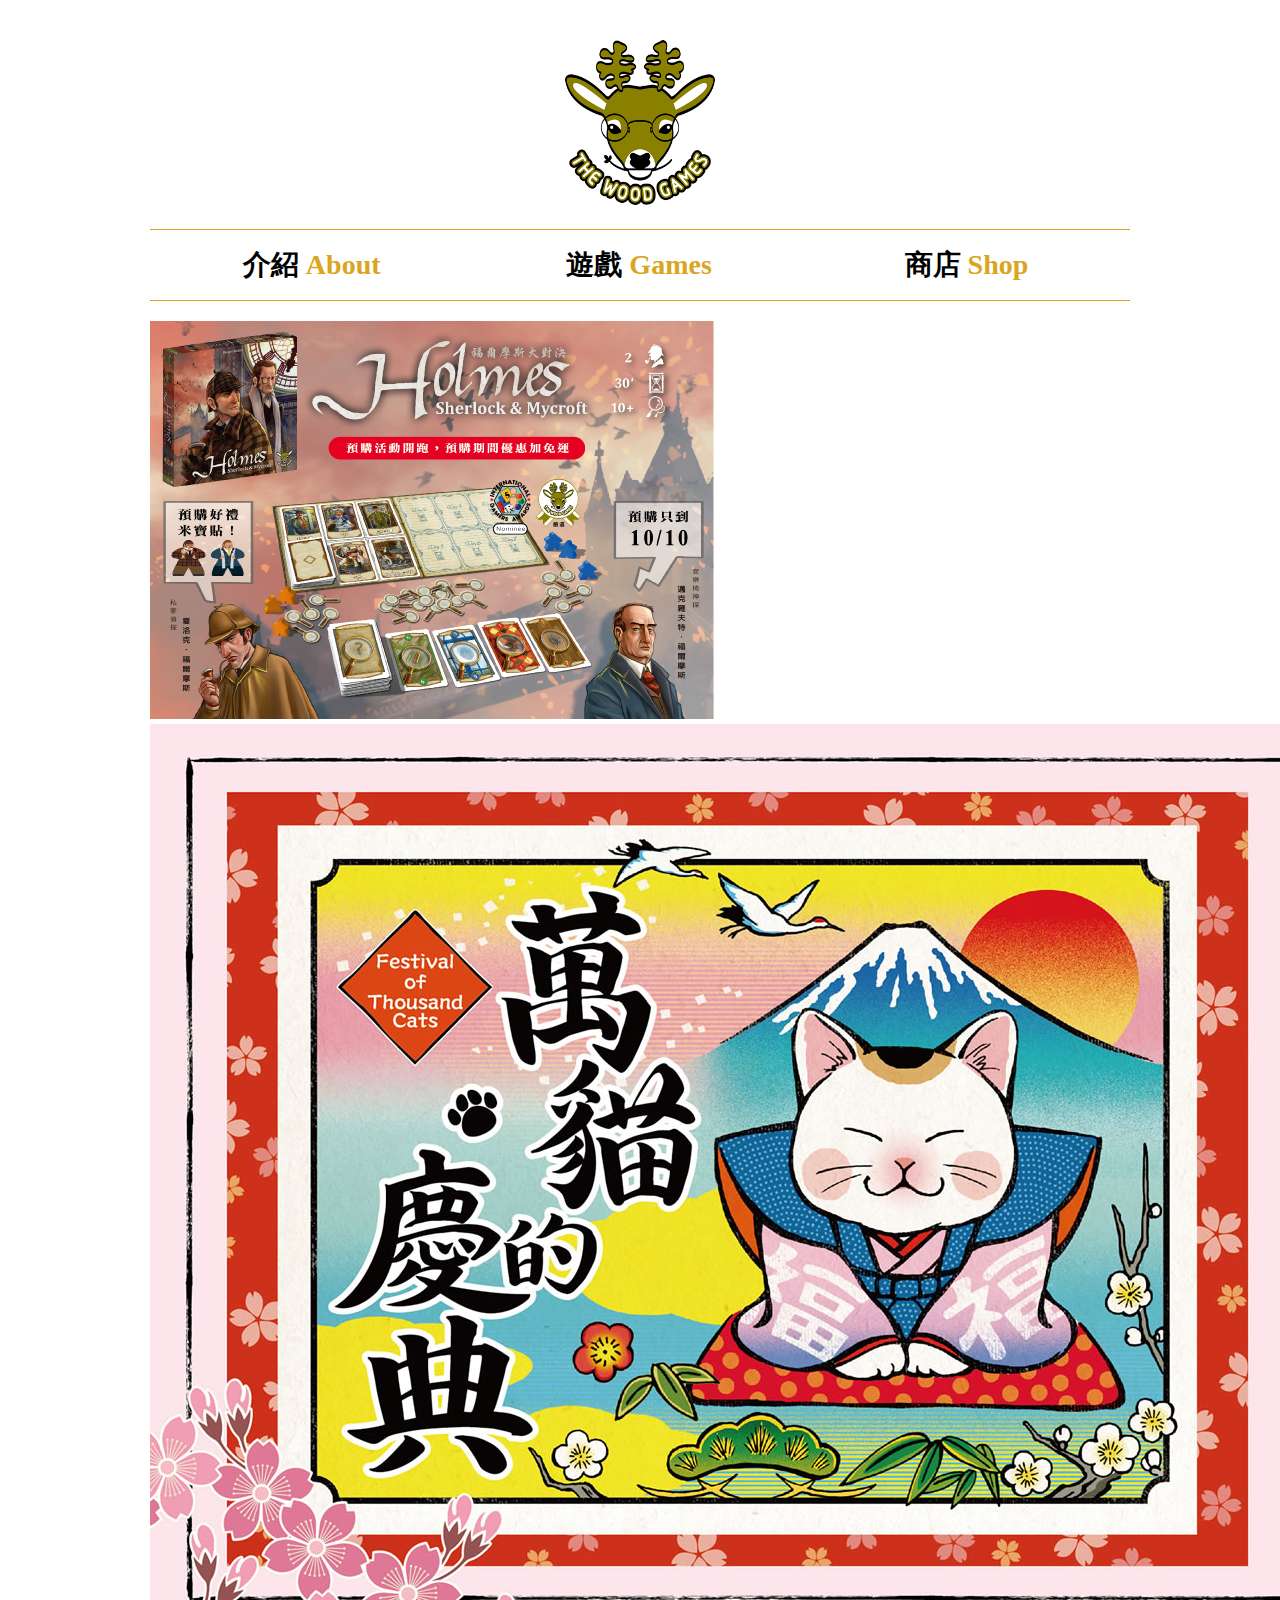
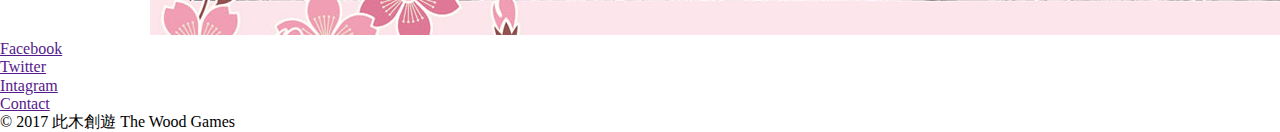
==== thewoodgames1101/index.html @ b95513d6 "11/1CSS網站程式試做" ====
<!DOCTYPE html>
<html lang="zh-Hant-TW">
<head>
    <meta charset="UTF-8">
    <meta name="viewport" content="width=device-width, initial-scale=1.0">
    <title>Document</title>
    <link rel="stylesheet" href="css/normalize.css">
    <link rel="stylesheet" href="css/main.css">
    
</head>
<body>
    <div class="main">
        <header>
            <img class="logo" src="img/images/logo.png" alt="">
        </header>
        <nav>
            <ul>
                <li>
                    <span>介紹</span>
                    <span class="en_text">About</span>
                </li>
                <li>
                    <span>遊戲</span>
                    <span class="en_text">Games</span>
                </li>
                <li>
                    <span>商店</span>
                    <span class="en_text">Shop</span>
                </li>
            </ul>
        </nav>
        <div class="content">
            <img src="img/images/0.5.png" alt="">
            <img src="img/images/DM.jpg" alt="">
        </div>
    </div>
    <footer>
        <ul>
        <li><a href="">Facebook</a></li>
        <li><a href="">Twitter</a></li>
        <li><a href="">Intagram</a></li>
        <li><a href="">Contact</a></li>
        </ul>
    </footer>© 2017 此木創遊 The Wood Games
</body>
</html>
---- thewoodgames1101/css/main.css ----
html {
    -webkit-box-sizing: border-box;
    -moz-box-sizing: border-box;
    box-sizing: border-box;
}

*,
*:before,
*:after {
    -webkit-box-sizing: inherit;
    -moz-box-sizing: inherit;
    box-sizing: inherit;
}

ul {
    list-style-type: none;
    margin: 0;
    padding: 0;
}

.main{
    width: 980px;
    margin: 0 auto;
    /* background-color: brown; */
}
.main>header{
    text-align: center;
    /* padding-top: 40px;
    padding-bottom: 20px; */
}
.main>header>img.logo{
    width: 150px;
    margin-top: 40px;
    margin-bottom: 20px;
}
.main>nav{
    border-top: 1px solid goldenrod;
    border-bottom: 1px solid goldenrod;
    margin-bottom:  20px;
    /* background-color: aqua; */
}
.main>nav>ul>li{
    /* background-color: goldenrod; */
    display: inline-block;
    width: 33%;
    height: 70px;
    line-height: 70px;
    text-align: center;
    font-size: 28px;
    font-weight: bold;
}
.en_text{
    color: goldenrod;
}
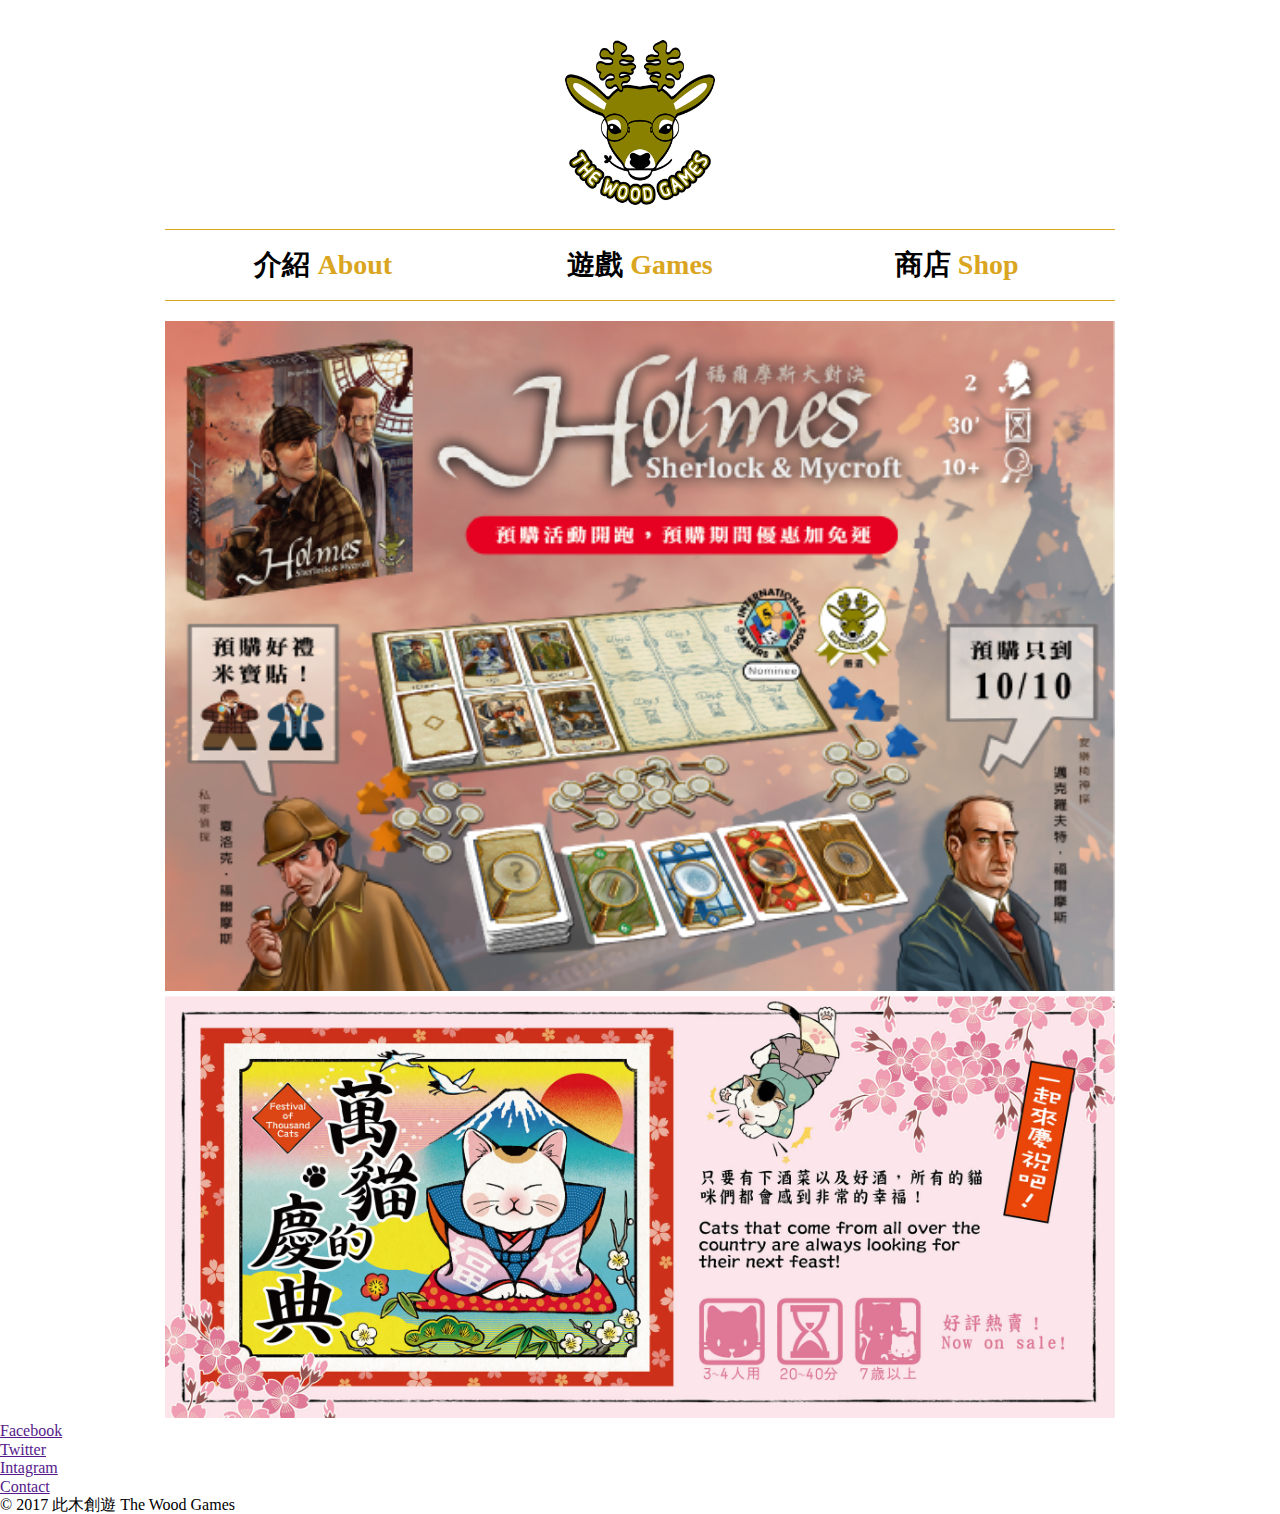
==== commit e1b13c63: "11/2試做網頁(2)" ====
--- a/thewoodgames1101/index.html
+++ b/thewoodgames1101/index.html
@@ -6,7 +6,6 @@
     <title>Document</title>
     <link rel="stylesheet" href="css/normalize.css">
     <link rel="stylesheet" href="css/main.css">
-    
 </head>
 <body>
     <div class="main">
@@ -16,16 +15,26 @@
         <nav>
             <ul>
                 <li>
-                    <span>介紹</span>
-                    <span class="en_text">About</span>
+                    <a class="nav_item" href="About.html">
+                        <span>介紹</span>
+                        <span class="en_text">About</span>
+                    </a>
                 </li>
                 <li>
-                    <span>遊戲</span>
-                    <span class="en_text">Games</span>
+                    <div class="nav_item" href="Game.html">
+                        <span>遊戲</span>
+                        <span class="en_text">Games</span>
+                        <div class="nav_child">
+                            <a href="#">萬貓的慶典 <br> Festival of Thousand</a>
+                            <a href="#">福爾摩斯大對決 <br> Holms: Sherlok & Mycroft </a>
+                        </div>
+                    </div>    
                 </li>
                 <li>
-                    <span>商店</span>
-                    <span class="en_text">Shop</span>
+                    <a class="nav_item" href="Shop.html">
+                        <span>商店</span>
+                        <span class="en_text">Shop</span>             
+                    </a>
                 </li>
             </ul>
         </nav>
@@ -41,6 +50,7 @@
         <li><a href="">Intagram</a></li>
         <li><a href="">Contact</a></li>
         </ul>
-    </footer>© 2017 此木創遊 The Wood Games
+        <div>© 2017 此木創遊 The Wood Games</div>
+    </footer>
 </body>
 </html>--- a/thewoodgames1101/css/main.css
+++ b/thewoodgames1101/css/main.css
@@ -19,19 +19,25 @@
 }
 
 .main{
-    width: 980px;
+    width:100%;
+    max-width: 980px;
     margin: 0 auto;
+    padding: 0 15px;
     /* background-color: brown; */
 }
 .main>header{
     text-align: center;
     /* padding-top: 40px;
     padding-bottom: 20px; */
+    
 }
 .main>header>img.logo{
     width: 150px;
     margin-top: 40px;
     margin-bottom: 20px;
+    /* margin: 0 auto;
+    display: block */
+    
 }
 .main>nav{
     border-top: 1px solid goldenrod;
@@ -39,16 +45,76 @@
     margin-bottom:  20px;
     /* background-color: aqua; */
 }
+.main>nav>ul{
+    display: flex;
+}
+
 .main>nav>ul>li{
-    /* background-color: goldenrod; */
-    display: inline-block;
-    width: 33%;
+    /* background-color: goldenrod; 
+    */
+    
+    /* 這是display inline 的排版方式
+     */
+    /* display: inline-block;
+    width: 33.33%;
+    margin-right: -4px; */
+    /* 這是display flex的排版方式 
+    */
+    flex: 1;
+
     height: 70px;
     line-height: 70px;
     text-align: center;
     font-size: 28px;
     font-weight: bold;
+    
+}
+.main>nav>ul>li>.nav_item{
+    text-decoration: none;
+    color: #000;
+    display: block;
+    position: relative;
+    width: 100%;
+}
+.main>nav>ul>li>.nav_item>.nav_child{
+    /* background-color: aqua; */
+    display: none;
+    position: absolute;
+    width: 100%;
+}
+.main>nav>ul>li>.nav_item>.nav_child a{
+    text-decoration: none;
+    background-color: #dad25f;
+    color: #fff;
+    line-height: 20px;
+    font-size: 16px;
+    display: block;
+    padding: 10px 20px;
+    text-align: left;
+}
+.main>nav>ul>li>.nav_item>.nav_child a:hover{
+    background-color: #000;
+}
+.main>nav>ul>li>.nav_item:hover{
+    background-color: #dcdddd;
+}
+
+.main>nav>ul>li>.nav_item:hover .nav_child{
+    display: block;
+}
+
+.main>.content img{
+    width: 100%;
 }
 .en_text{
     color: goldenrod;
-}+}
+
+@media(max-width:992px){
+    .main>nav>ul{
+        flex-direction: column;
+    }
+    .main>nav>ul>li{
+        width: 100%;
+    }  
+}
